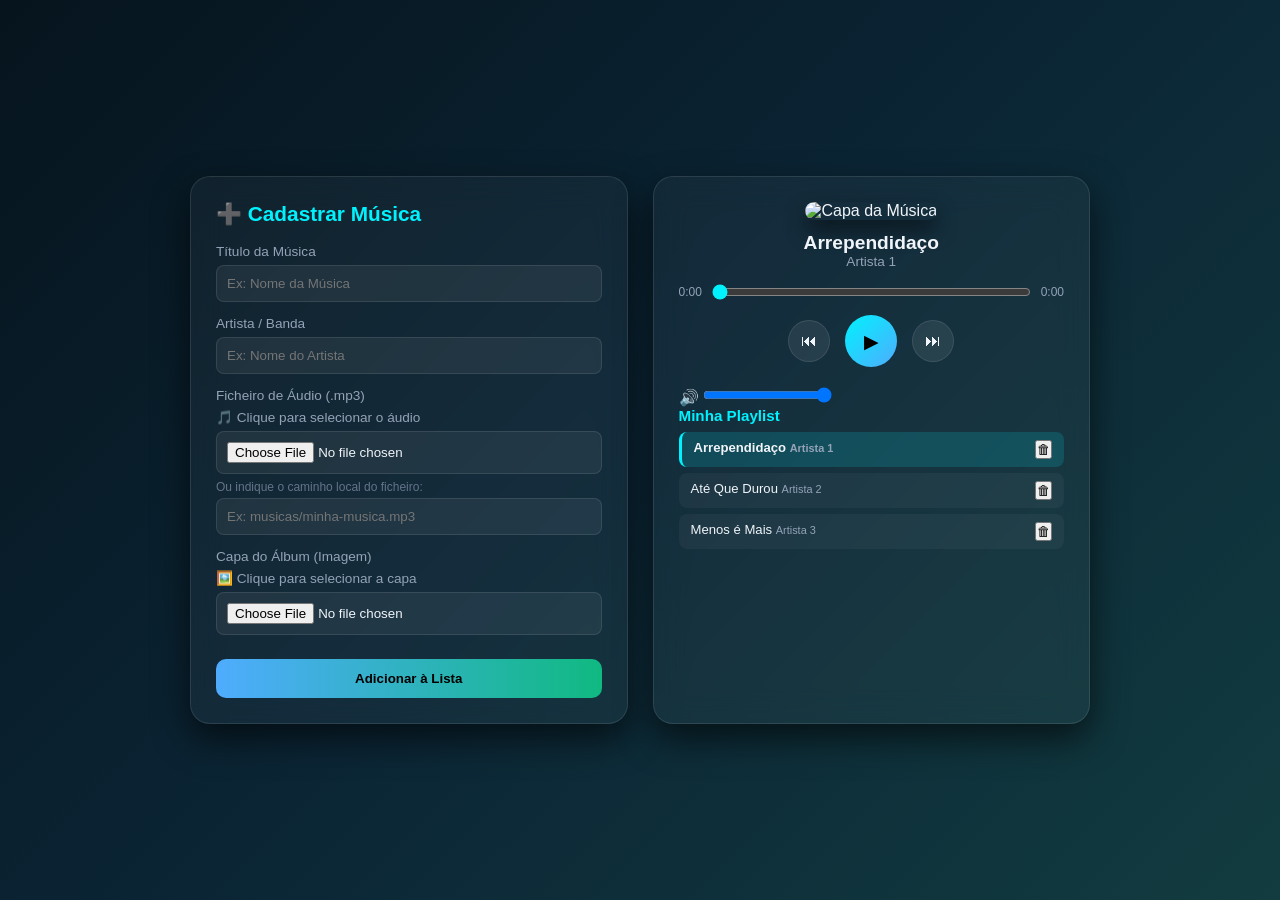
==== spotfy-clone/index.html @ b1693ab1 "Versão inicial do Spotify Clone com Player e Cadastro" ====
<!DOCTYPE html>
<html lang="pt-BR">
<head>
  <meta charset="UTF-8">
  <meta name="viewport" content="width=device-width, initial-scale=1.0">
  <title>SoundWave - Player & Cadastro</title>
  <link rel="stylesheet" href="style.css">
</head>
<body>

  <div class="main-container">

    <!-- LADO ESQUERDO: Formulário para cadastrar novas músicas -->
    <section class="card form-card">
      <h2>➕ Cadastrar Música</h2>
      <form id="song-form">
        <div class="input-group">
          <label for="input-title">Título da Música</label>
          <input type="text" id="input-title" placeholder="Ex: Nome da Música" required>
        </div>

        <div class="input-group">
          <label for="input-artist">Artista / Banda</label>
          <input type="text" id="input-artist" placeholder="Ex: Nome do Artista" required>
        </div>

        <!-- Ficheiro de Áudio com Botão Personalizado -->
        <div class="input-group">
          <label>Ficheiro de Áudio (.mp3)</label>
          <label for="input-audio" class="file-upload-btn">
            <span id="audio-filename">🎵 Clique para selecionar o áudio</span>
          </label>
          <input type="file" id="input-audio" accept="audio/*" class="hidden-input">
          
          <small>Ou indique o caminho local do ficheiro:</small>
          <input type="text" id="input-audio-path" placeholder="Ex: musicas/minha-musica.mp3">
        </div>

        <!-- Capa do Álbum com Botão Personalizado -->
        <div class="input-group">
          <label>Capa do Álbum (Imagem)</label>
          <label for="input-cover" class="file-upload-btn">
            <span id="cover-filename">🖼️ Clique para selecionar a capa</span>
          </label>
          <input type="file" id="input-cover" accept="image/*" class="hidden-input">
        </div>

        <button type="submit" class="btn-submit">Adicionar à Lista</button>
      </form>
    </section>

    <!-- LADO DIREITO: Player de Áudio & Playlist -->
    <section class="card player-card">
      
      <!-- Detalhes da música atual -->
      <div class="player-header">
        <img id="cover" src="" alt="Capa da Música">
        <h2 id="song-title">Título da Música</h2>
        <p id="artist-name">Nome do Artista</p>
      </div>

      <!-- Tag de áudio (invisível) -->
      <audio id="audio-player"></audio>

      <!-- Barra de Progresso do Áudio -->
      <div class="progress-container">
        <span id="current-time">0:00</span>
        <input type="range" id="progress-bar" value="0" max="100">
        <span id="duration-time">0:00</span>
      </div>

      <!-- Botões de Controle Principal -->
      <div class="controls">
        <button id="prev-btn" class="btn-ctrl">⏮</button>
        <button id="play-btn" class="btn-ctrl play-main">▶</button>
        <button id="next-btn" class="btn-ctrl">⏭</button>
      </div>

      <!-- Mixer de Volume -->
      <div class="volume-container">
        <span id="volume-icon">🔊</span>
        <input type="range" id="volume-slider" min="0" max="1" step="0.01" value="1">
      </div>

      <!-- Lista Visual de Músicas -->
      <div class="playlist-section">
        <h3>Minha Playlist</h3>
        <ul id="playlist-list"></ul>
      </div>

    </section>

  </div>

  <script src="script.js"></script>
</body>
</html>
---- spotfy-clone/style.css ----
/* =========================================================
   VARIÁVEIS DE CORES (:root)
   Altere aqui para mudar o tema de todo o site facilmente!
   ========================================================= */
:root {
  /* Fundo da tela em gradiente escuro */
  --bg-gradient-1: #06141d;
  --bg-gradient-2: #0b2535;
  --bg-gradient-3: #123c40;

  /* Cartões com efeito de vidro (Glassmorphism) */
  --card-bg: rgba(255, 255, 255, 0.04);
  --card-border: rgba(255, 255, 255, 0.1);

  /* Cores de destaque (Neon Ciano e Verde) */
  --primary-color: #00f2fe;   /* Ciano brilhante para títulos e destaques */
  --secondary-color: #4facfe; /* Azul para botões */
  --accent-color: #10b981;    /* Verde esmeralda para detalhes */

  /* Cores de texto */
  --text-primary: #f1f5f9;
  --text-secondary: #94a3b8;
  --text-muted: #64748b;

  /* Item selecionado na playlist */
  --playlist-active-bg: rgba(0, 242, 254, 0.15);
}

* {
  margin: 0;
  padding: 0;
  box-sizing: border-box;
  font-family: 'Segoe UI', Tahoma, Geneva, Verdana, sans-serif;
}

body {
  background: linear-gradient(135deg, var(--bg-gradient-1) 0%, var(--bg-gradient-2) 50%, var(--bg-gradient-3) 100%);
  min-height: 100vh;
  display: flex;
  justify-content: center;
  align-items: center;
  padding: 20px;
  color: var(--text-primary);
}

.main-container {
  display: grid;
  grid-template-columns: 1fr 1fr;
  gap: 25px;
  max-width: 900px;
  width: 100%;
}

@media (max-width: 768px) {
  .main-container {
    grid-template-columns: 1fr;
  }
}

/* Cartões com efeito de Vidro (Glassmorphism) */
.card {
  background: var(--card-bg);
  backdrop-filter: blur(16px);
  -webkit-backdrop-filter: blur(16px);
  border: 1px solid var(--card-border);
  border-radius: 20px;
  padding: 25px;
  box-shadow: 0 15px 35px rgba(0, 0, 0, 0.6);
}

/* Formulário de Cadastro */
.form-card h2 {
  margin-bottom: 18px;
  font-size: 1.3rem;
  color: var(--primary-color);
}

.input-group {
  margin-bottom: 14px;
  display: flex;
  flex-direction: column;
}

.input-group label {
  font-size: 0.85rem;
  margin-bottom: 6px;
  color: var(--text-secondary);
}

.input-group input[type="text"],
.input-group input[type="file"] {
  background: rgba(255, 255, 255, 0.06);
  border: 1px solid var(--card-border);
  padding: 10px;
  border-radius: 8px;
  color: var(--text-primary);
  outline: none;
  transition: border-color 0.2s;
}

.input-group input[type="text"]:focus {
  border-color: var(--primary-color);
}

.input-group small {
  color: var(--text-muted);
  font-size: 0.75rem;
  margin: 6px 0 4px 0;
}

.btn-submit {
  width: 100%;
  padding: 12px;
  background: linear-gradient(90deg, var(--secondary-color), var(--accent-color));
  border: none;
  border-radius: 10px;
  color: #000;
  font-weight: bold;
  cursor: pointer;
  transition: transform 0.2s, opacity 0.2s;
  margin-top: 10px;
}

.btn-submit:hover {
  opacity: 0.9;
  transform: translateY(-2px);
}

/* Player */
.player-header {
  text-align: center;
}

.player-header img {
  width: 160px;
  height: 160px;
  object-fit: cover;
  border-radius: 16px;
  box-shadow: 0 10px 20px rgba(0, 0, 0, 0.5);
  margin-bottom: 12px;
}

.player-header h2 {
  font-size: 1.2rem;
  color: var(--text-primary);
}

.player-header p {
  color: var(--text-secondary);
  font-size: 0.85rem;
  margin-bottom: 15px;
}

/* Barra de Progresso */
.progress-container {
  display: flex;
  align-items: center;
  gap: 10px;
  margin-bottom: 15px;
  font-size: 0.75rem;
  color: var(--text-secondary);
}

.progress-container input[type="range"] {
  flex: 1;
  accent-color: var(--primary-color);
  cursor: pointer;
}

/* Botões de Controle */
.controls {
  display: flex;
  justify-content: center;
  align-items: center;
  gap: 15px;
  margin-bottom: 20px;
}

.btn-ctrl {
  background: rgba(255, 255, 255, 0.08);
  border: 1px solid var(--card-border);
  color: var(--text-primary);
  width: 42px;
  height: 42px;
  border-radius: 50%;
  cursor: pointer;
  font-size: 1rem;
  transition: all 0.2s;
}

.btn-ctrl.play-main {
  width: 52px;
  height: 52px;
  background: linear-gradient(135deg, var(--primary-color), var(--secondary-color));
  color: #000;
  font-size: 1.2rem;
  border: none;
}

.btn-ctrl:hover {
  transform: scale(1.1);
}

/* Lista de Músicas */
.playlist-section h3 {
  font-size: 0.95rem;
  margin-bottom: 8px;
  color: var(--primary-color);
}

.playlist-section ul {
  list-style: none;
  max-height: 130px;
  overflow-y: auto;
}

.playlist-section li {
  padding: 8px 12px;
  border-radius: 8px;
  background: rgba(255, 255, 255, 0.04);
  margin-bottom: 6px;
  font-size: 0.82rem;
  display: flex;
  justify-content: space-between;
  cursor: pointer;
  transition: background 0.2s, border-left 0.2s;
}

.playlist-section li:hover,
.playlist-section li.active {
  background: var(--playlist-active-bg);
  border-left: 3px solid var(--primary-color);
  font-weight: bold;
}
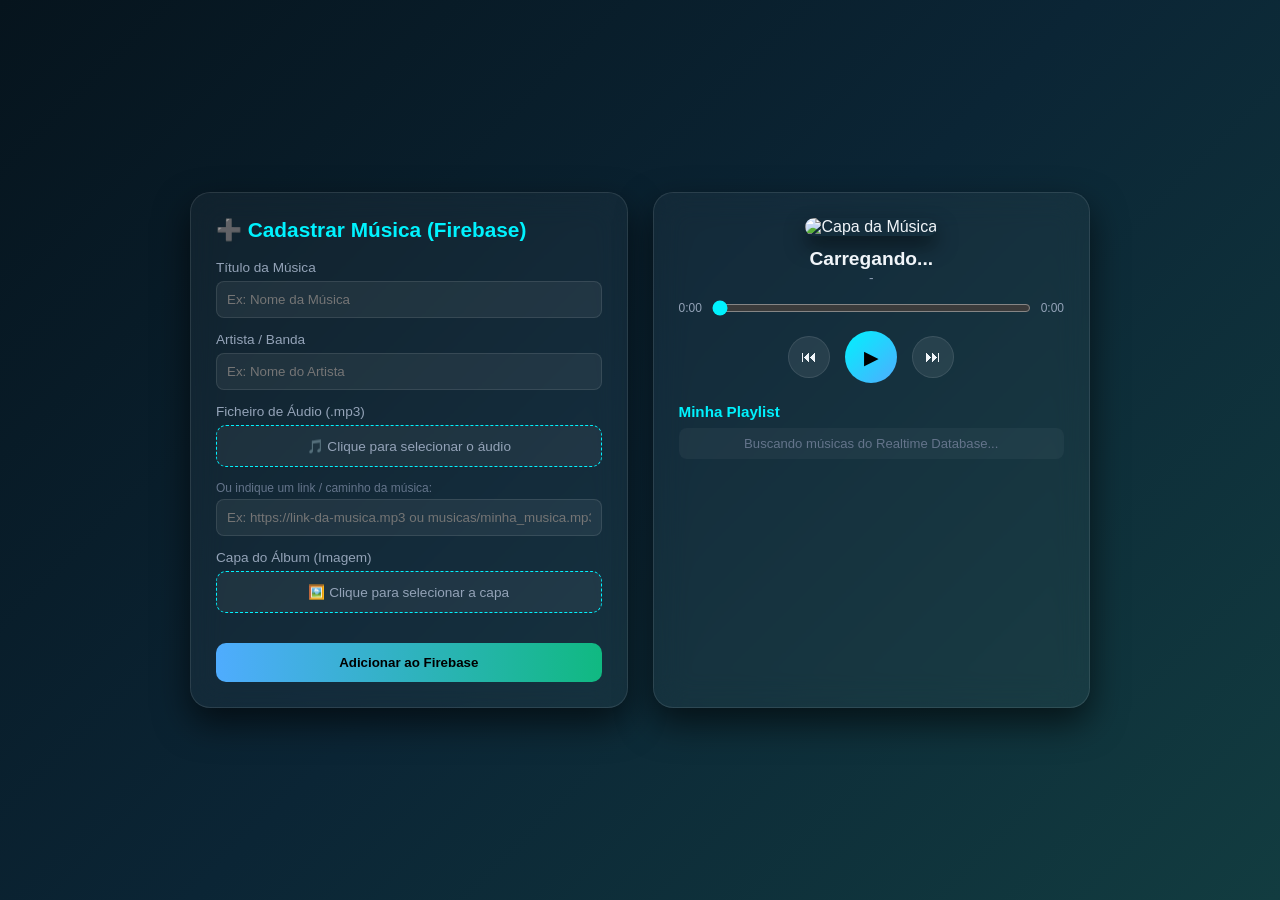
==== commit 9ce02922: "Ajustado player para salvar e tocar mp3 em Base64 via Realtime Database" ====
--- a/spotfy-clone/index.html
+++ b/spotfy-clone/index.html
@@ -3,8 +3,12 @@
 <head>
   <meta charset="UTF-8">
   <meta name="viewport" content="width=device-width, initial-scale=1.0">
-  <title>SoundWave - Player & Cadastro</title>
+  <title>SoundWave - Player & Realtime Database</title>
   <link rel="stylesheet" href="style.css">
+
+  <!-- SDKs do Firebase (App e Realtime Database) -->
+  <script src="https://www.gstatic.com/firebasejs/10.12.2/firebase-app-compat.js"></script>
+  <script src="https://www.gstatic.com/firebasejs/10.12.2/firebase-database-compat.js"></script>
 </head>
 <body>
 
@@ -12,7 +16,7 @@
 
     <!-- LADO ESQUERDO: Formulário para cadastrar novas músicas -->
     <section class="card form-card">
-      <h2>➕ Cadastrar Música</h2>
+      <h2>➕ Cadastrar Música (Firebase)</h2>
       <form id="song-form">
         <div class="input-group">
           <label for="input-title">Título da Música</label>
@@ -24,7 +28,7 @@
           <input type="text" id="input-artist" placeholder="Ex: Nome do Artista" required>
         </div>
 
-        <!-- Ficheiro de Áudio com Botão Personalizado -->
+        <!-- Ficheiro ou Link de Áudio -->
         <div class="input-group">
           <label>Ficheiro de Áudio (.mp3)</label>
           <label for="input-audio" class="file-upload-btn">
@@ -32,11 +36,11 @@
           </label>
           <input type="file" id="input-audio" accept="audio/*" class="hidden-input">
           
-          <small>Ou indique o caminho local do ficheiro:</small>
-          <input type="text" id="input-audio-path" placeholder="Ex: musicas/minha-musica.mp3">
+          <small style="display: block; margin-top: 8px; color: var(--text-muted);">Ou indique um link / caminho da música:</small>
+          <input type="text" id="input-audio-path" placeholder="Ex: https://link-da-musica.mp3 ou musicas/minha_musica.mp3">
         </div>
 
-        <!-- Capa do Álbum com Botão Personalizado -->
+        <!-- Capa do Álbum -->
         <div class="input-group">
           <label>Capa do Álbum (Imagem)</label>
           <label for="input-cover" class="file-upload-btn">
@@ -45,7 +49,7 @@
           <input type="file" id="input-cover" accept="image/*" class="hidden-input">
         </div>
 
-        <button type="submit" class="btn-submit">Adicionar à Lista</button>
+        <button type="submit" class="btn-submit">Adicionar ao Firebase</button>
       </form>
     </section>
 
@@ -54,9 +58,9 @@
       
       <!-- Detalhes da música atual -->
       <div class="player-header">
-        <img id="cover" src="" alt="Capa da Música">
-        <h2 id="song-title">Título da Música</h2>
-        <p id="artist-name">Nome do Artista</p>
+        <img id="cover" src="https://picsum.photos/id/100/250" alt="Capa da Música">
+        <h2 id="song-title">Carregando...</h2>
+        <p id="artist-name">-</p>
       </div>
 
       <!-- Tag de áudio (invisível) -->
@@ -69,29 +73,27 @@
         <span id="duration-time">0:00</span>
       </div>
 
-      <!-- Botões de Controle Principal -->
+      <!-- Botões de Controle -->
       <div class="controls">
         <button id="prev-btn" class="btn-ctrl">⏮</button>
         <button id="play-btn" class="btn-ctrl play-main">▶</button>
         <button id="next-btn" class="btn-ctrl">⏭</button>
       </div>
 
-      <!-- Mixer de Volume -->
-      <div class="volume-container">
-        <span id="volume-icon">🔊</span>
-        <input type="range" id="volume-slider" min="0" max="1" step="0.01" value="1">
-      </div>
-
-      <!-- Lista Visual de Músicas -->
+      <!-- Lista Visual de Músicas do Firebase -->
       <div class="playlist-section">
         <h3>Minha Playlist</h3>
-        <ul id="playlist-list"></ul>
+        <ul id="playlist-list">
+          <li style="justify-content: center; color: var(--text-muted);">Buscando músicas do Realtime Database...</li>
+        </ul>
       </div>
 
     </section>
 
   </div>
 
+  <!-- Carregamento dos ficheiros JS (na ordem correta) -->
+  <script src="firebase.js"></script>
   <script src="script.js"></script>
 </body>
 </html>
--- a/spotfy-clone/style.css
+++ b/spotfy-clone/style.css
@@ -1,28 +1,22 @@
 /* =========================================================
-   VARIÁVEIS DE CORES (:root)
-   Altere aqui para mudar o tema de todo o site facilmente!
+   VARIÁVEIS DE CORES (:root) - Tema Ciano Neon / Verde Oceano
    ========================================================= */
 :root {
-  /* Fundo da tela em gradiente escuro */
   --bg-gradient-1: #06141d;
   --bg-gradient-2: #0b2535;
   --bg-gradient-3: #123c40;
 
-  /* Cartões com efeito de vidro (Glassmorphism) */
   --card-bg: rgba(255, 255, 255, 0.04);
   --card-border: rgba(255, 255, 255, 0.1);
 
-  /* Cores de destaque (Neon Ciano e Verde) */
-  --primary-color: #00f2fe;   /* Ciano brilhante para títulos e destaques */
-  --secondary-color: #4facfe; /* Azul para botões */
-  --accent-color: #10b981;    /* Verde esmeralda para detalhes */
-
-  /* Cores de texto */
+  --primary-color: #00f2fe;   
+  --secondary-color: #4facfe; 
+  --accent-color: #10b981;    
+
   --text-primary: #f1f5f9;
   --text-secondary: #94a3b8;
   --text-muted: #64748b;
 
-  /* Item selecionado na playlist */
   --playlist-active-bg: rgba(0, 242, 254, 0.15);
 }
 
@@ -57,7 +51,7 @@
   }
 }
 
-/* Cartões com efeito de Vidro (Glassmorphism) */
+/* Cartões Glassmorphism */
 .card {
   background: var(--card-bg);
   backdrop-filter: blur(16px);
@@ -87,8 +81,7 @@
   color: var(--text-secondary);
 }
 
-.input-group input[type="text"],
-.input-group input[type="file"] {
+.input-group input[type="text"] {
   background: rgba(255, 255, 255, 0.06);
   border: 1px solid var(--card-border);
   padding: 10px;
@@ -106,6 +99,42 @@
   color: var(--text-muted);
   font-size: 0.75rem;
   margin: 6px 0 4px 0;
+}
+
+/* Oculta input nativo de arquivo */
+.hidden-input {
+  display: none;
+}
+
+/* Botão de Upload Personalizado */
+.file-upload-btn {
+  display: flex;
+  align-items: center;
+  justify-content: center;
+  background: rgba(255, 255, 255, 0.05);
+  border: 1px dashed var(--primary-color);
+  padding: 12px 15px;
+  border-radius: 10px;
+  color: var(--text-primary);
+  font-size: 0.85rem;
+  cursor: pointer;
+  transition: all 0.3s ease;
+  text-align: center;
+  user-select: none;
+}
+
+.file-upload-btn:hover {
+  background: rgba(0, 242, 254, 0.12);
+  border-style: solid;
+  box-shadow: 0 0 12px rgba(0, 242, 254, 0.25);
+  transform: translateY(-1px);
+}
+
+.file-upload-btn span {
+  white-space: nowrap;
+  overflow: hidden;
+  text-overflow: ellipsis;
+  max-width: 100%;
 }
 
 .btn-submit {
@@ -126,6 +155,12 @@
   transform: translateY(-2px);
 }
 
+.btn-submit:disabled {
+  opacity: 0.5;
+  cursor: not-allowed;
+  transform: none;
+}
+
 /* Player */
 .player-header {
   text-align: center;
